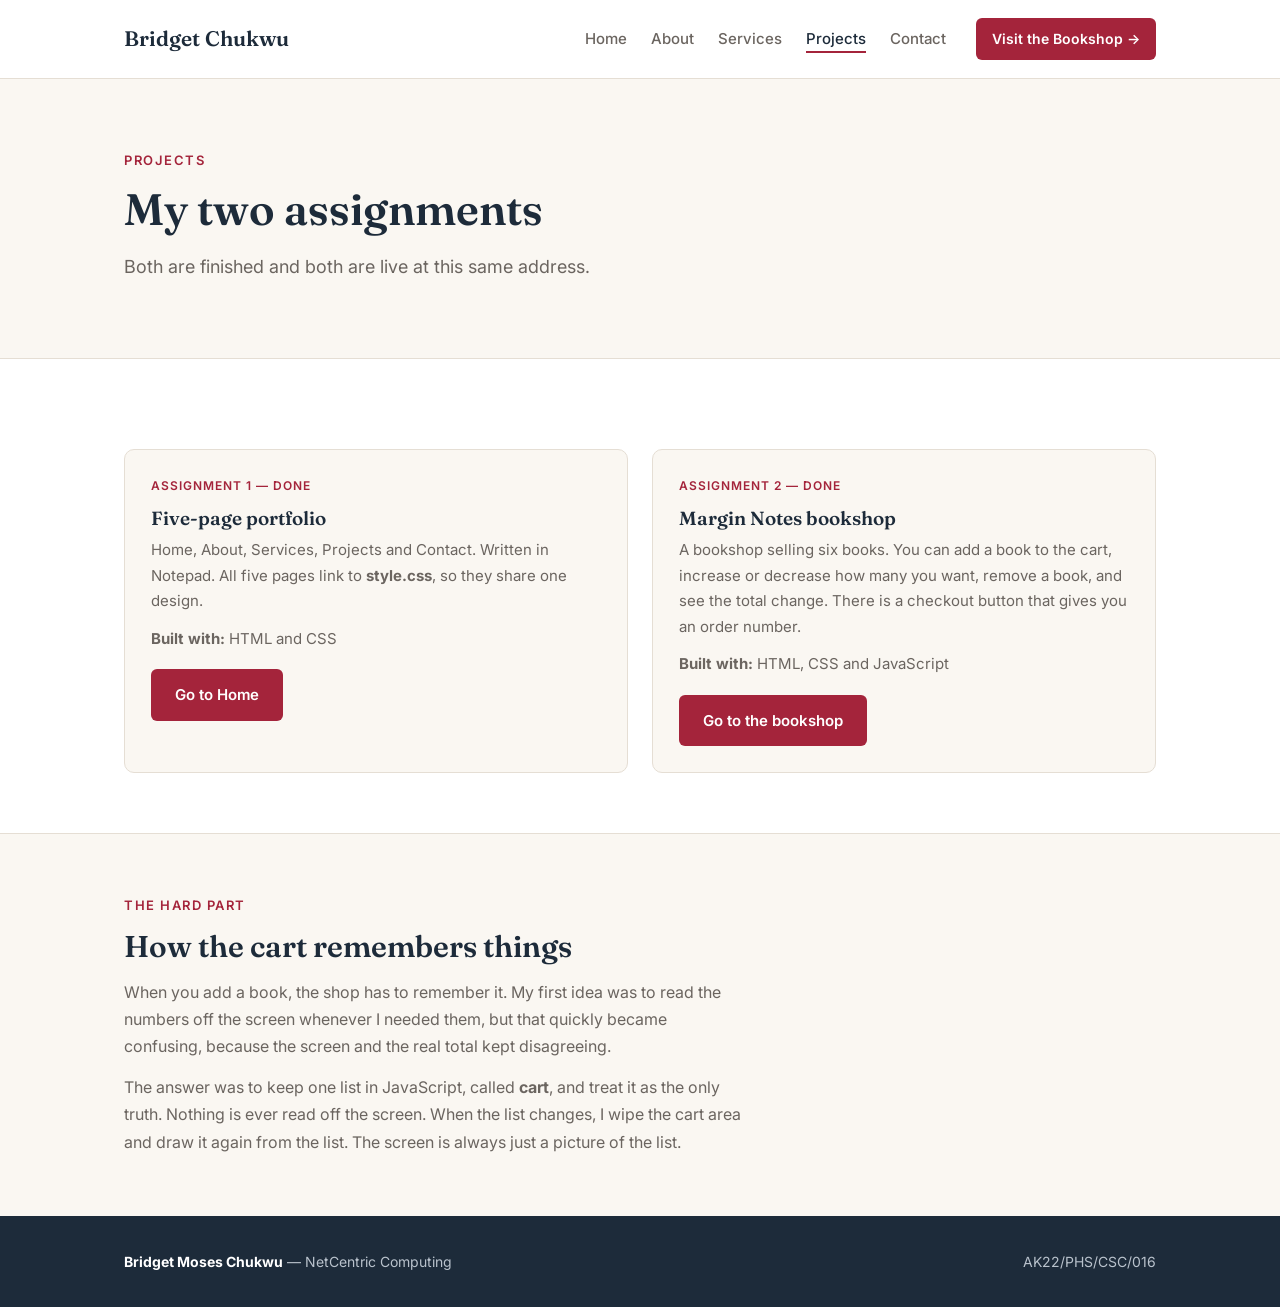
==== projects.html @ d888dfec "First deployment" ====
<!DOCTYPE html>
<html lang="en">
<head>
  <meta charset="UTF-8">
  <meta name="viewport" content="width=device-width, initial-scale=1.0">
  <title>Bridget Moses Chukwu — Projects</title>
  <link rel="stylesheet" href="style.css">
</head>
<body>

  <div class="navbar">
    <div class="container">
      <a href="index.html" class="logo">Bridget Chukwu</a>
      <ul class="menu">
        <li><a href="index.html">Home</a></li>
        <li><a href="about.html">About</a></li>
        <li><a href="services.html">Services</a></li>
        <li><a href="projects.html" class="active">Projects</a></li>
        <li><a href="contact.html">Contact</a></li>
      </ul>
      <a href="store/index.html" class="switch-btn">Visit the Bookshop &rarr;</a>
    </div>
  </div>

  <div class="hero">
    <div class="container">
      <span class="label">Projects</span>
      <h1>My two assignments</h1>
      <p>
        Both are finished and both are live at this same address.
      </p>
    </div>
  </div>

  <section class="section-white">
    <div class="container">
      <div class="cards-2">
        <div class="card">
          <span class="card-number">ASSIGNMENT 1 &mdash; DONE</span>
          <h3>Five-page portfolio</h3>
          <p>
            Home, About, Services, Projects and Contact. Written in Notepad. All five
            pages link to <strong>style.css</strong>, so they share one design.
          </p>
          <p style="margin-top: 12px;">
            <strong>Built with:</strong> HTML and CSS
          </p>
          <a href="index.html" class="btn" style="margin-top: 18px;">Go to Home</a>
        </div>

        <div class="card">
          <span class="card-number">ASSIGNMENT 2 &mdash; DONE</span>
          <h3>Margin Notes bookshop</h3>
          <p>
            A bookshop selling six books. You can add a book to the cart, increase or
            decrease how many you want, remove a book, and see the total change. There
            is a checkout button that gives you an order number.
          </p>
          <p style="margin-top: 12px;">
            <strong>Built with:</strong> HTML, CSS and JavaScript
          </p>
          <a href="store/index.html" class="btn" style="margin-top: 18px;">Go to the bookshop</a>
        </div>
      </div>
    </div>
  </section>

  <section>
    <div class="container">
      <span class="label">The hard part</span>
      <h2>How the cart remembers things</h2>
      <p>
        When you add a book, the shop has to remember it. My first idea was to read
        the numbers off the screen whenever I needed them, but that quickly became
        confusing, because the screen and the real total kept disagreeing.
      </p>
      <p style="margin-top: 14px;">
        The answer was to keep one list in JavaScript, called <strong>cart</strong>, and
        treat it as the only truth. Nothing is ever read off the screen. When the list
        changes, I wipe the cart area and draw it again from the list. The screen is
        always just a picture of the list.
      </p>
    </div>
  </section>

  <div class="footer">
    <div class="container">
      <span><strong>Bridget Moses Chukwu</strong> &mdash; NetCentric Computing</span>
      <span>AK22/PHS/CSC/016</span>
    </div>
  </div>

</body>
</html>
---- style.css ----
/* ==========================================================
   Bridget Moses Chukwu — AK22/PHS/CSC/016
   NetCentric Computing — shared stylesheet

   Colours used on this site:
     Ink navy    #1d2b3a   (text, headings, footer)
     Paper       #faf7f2   (page background)
     Card white  #ffffff   (panels and cards)
     Deep red    #a4243b   (accent — links, buttons, highlights)
     Warm grey   #6b6560   (secondary text)
     Border      #e5ded4   (hairlines)
   ========================================================== */

@import url('https://fonts.googleapis.com/css2?family=Fraunces:wght@500;600&family=Inter:wght@400;500;600&display=swap');

/* ---------- Reset ---------- */
* {
  margin: 0;
  padding: 0;
  box-sizing: border-box;
}

/* ---------- Page basics ---------- */
body {
  background-color: #faf7f2;
  color: #1d2b3a;
  font-family: 'Inter', Arial, sans-serif;
  font-size: 16px;
  line-height: 1.7;
}

.container {
  max-width: 1080px;
  margin: 0 auto;
  padding: 0 24px;
}

/* ---------- Headings ---------- */
h1, h2, h3 {
  font-family: 'Fraunces', Georgia, serif;
  font-weight: 600;
  line-height: 1.2;
  color: #1d2b3a;
}

h1 { font-size: 44px; margin-bottom: 16px; }
h2 { font-size: 30px; margin-bottom: 14px; }
h3 { font-size: 19px; margin-bottom: 8px; }

p {
  color: #6b6560;
  max-width: 620px;
}

a {
  color: #a4243b;
  text-decoration: none;
}

a:hover {
  text-decoration: underline;
}

/* Small red label above a heading */
.label {
  display: block;
  font-size: 13px;
  font-weight: 600;
  letter-spacing: 1.5px;
  text-transform: uppercase;
  color: #a4243b;
  margin-bottom: 12px;
}

/* ---------- Navigation bar ---------- */
.navbar {
  background-color: #ffffff;
  border-bottom: 1px solid #e5ded4;
  padding: 18px 0;
}

.navbar .container {
  display: flex;
  align-items: center;
  gap: 30px;
}

.logo {
  font-family: 'Fraunces', Georgia, serif;
  font-size: 21px;
  font-weight: 600;
  color: #1d2b3a;
}

.logo:hover {
  text-decoration: none;
}

.menu {
  list-style: none;
  display: flex;
  gap: 24px;
  margin-left: auto;
}

.menu a {
  color: #6b6560;
  font-size: 15px;
  font-weight: 500;
}

.menu a:hover {
  color: #a4243b;
  text-decoration: none;
}

/* The current page is underlined in red */
.menu a.active {
  color: #1d2b3a;
  border-bottom: 2px solid #a4243b;
  padding-bottom: 3px;
}

/* The button that switches between the two websites.
   It sits in the nav bar, on the right, after the menu. */
.switch-btn {
  background-color: #a4243b;
  color: #ffffff;
  font-size: 14px;
  font-weight: 600;
  padding: 9px 16px;
  border-radius: 6px;
}

.switch-btn:hover {
  background-color: #861c30;
  text-decoration: none;
}

/* ---------- Hero (top of each page) ---------- */
.hero {
  padding: 70px 0 50px;
}

.hero p {
  font-size: 18px;
  margin-bottom: 26px;
}

/* ---------- Buttons ---------- */
.btn {
  display: inline-block;
  background-color: #a4243b;
  color: #ffffff;
  font-family: 'Inter', Arial, sans-serif;
  font-size: 15px;
  font-weight: 600;
  padding: 13px 24px;
  border: none;
  border-radius: 6px;
  cursor: pointer;
}

.btn:hover {
  background-color: #861c30;
  text-decoration: none;
}

.btn-outline {
  background-color: transparent;
  color: #1d2b3a;
  border: 1px solid #d5ccbf;
  margin-left: 8px;
}

.btn-outline:hover {
  background-color: #ffffff;
  border-color: #a4243b;
  color: #a4243b;
}

/* ---------- Sections ---------- */
section {
  padding: 60px 0;
}

.section-white {
  background-color: #ffffff;
  border-top: 1px solid #e5ded4;
  border-bottom: 1px solid #e5ded4;
}

/* ---------- Card layouts ---------- */
.cards {
  display: grid;
  grid-template-columns: repeat(auto-fit, minmax(260px, 1fr));
  gap: 20px;
  margin-top: 30px;
}

.cards-2 {
  display: grid;
  grid-template-columns: repeat(auto-fit, minmax(300px, 1fr));
  gap: 24px;
  margin-top: 30px;
}

.card {
  background-color: #ffffff;
  border: 1px solid #e5ded4;
  border-radius: 10px;
  padding: 26px;
}

.section-white .card {
  background-color: #faf7f2;
}

.card p {
  font-size: 15px;
}

.card-number {
  display: block;
  font-size: 12px;
  font-weight: 600;
  letter-spacing: 1px;
  color: #a4243b;
  margin-bottom: 10px;
}

/* ---------- Contact form ---------- */
.form-box {
  background-color: #ffffff;
  border: 1px solid #e5ded4;
  border-radius: 10px;
  padding: 30px;
  max-width: 580px;
}

.section-white .form-box {
  background-color: #faf7f2;
}

.form-row {
  margin-bottom: 16px;
}

.form-row label {
  display: block;
  font-size: 13px;
  font-weight: 600;
  color: #1d2b3a;
  margin-bottom: 6px;
}

.form-row input,
.form-row textarea {
  width: 100%;
  font-family: 'Inter', Arial, sans-serif;
  font-size: 15px;
  color: #1d2b3a;
  background-color: #ffffff;
  border: 1px solid #d5ccbf;
  border-radius: 6px;
  padding: 11px 13px;
}

.section-white .form-row input,
.section-white .form-row textarea {
  background-color: #ffffff;
}

.form-row textarea {
  height: 120px;
  resize: vertical;
}

.form-row input:focus,
.form-row textarea:focus {
  outline: none;
  border-color: #a4243b;
}

.form-note {
  font-size: 13px;
  color: #6b6560;
  margin-top: 12px;
}

/* ---------- Footer ---------- */
.footer {
  background-color: #1d2b3a;
  color: #b9c2cc;
  padding: 34px 0;
  font-size: 14px;
}

.footer .container {
  display: flex;
  flex-wrap: wrap;
  gap: 10px;
  justify-content: space-between;
}

.footer strong {
  color: #ffffff;
}

/* ---------- Mobile ---------- */
@media (max-width: 720px) {
  h1 { font-size: 32px; }
  h2 { font-size: 24px; }

  .navbar .container {
    flex-wrap: wrap;
    gap: 14px;
  }

  .menu {
    margin-left: 0;
    gap: 16px;
    flex-wrap: wrap;
  }

  .hero {
    padding: 44px 0 34px;
  }
}
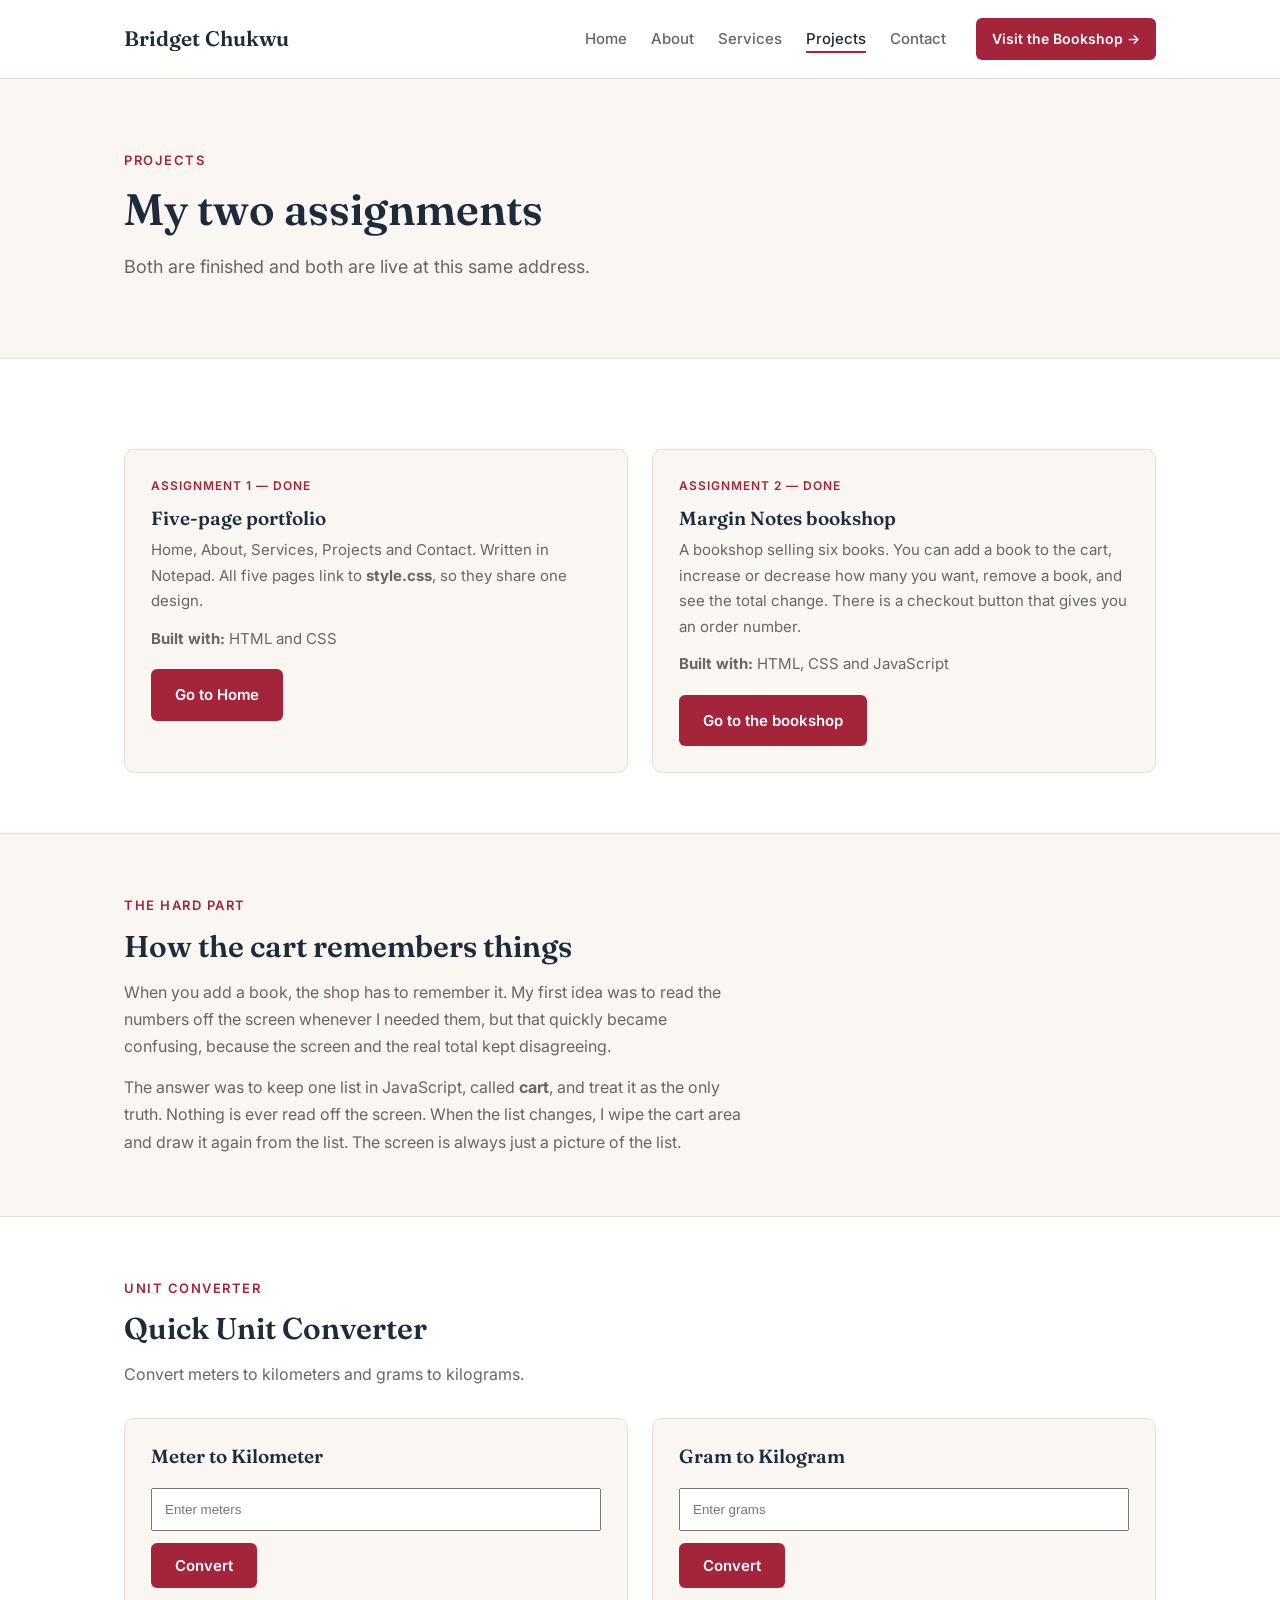
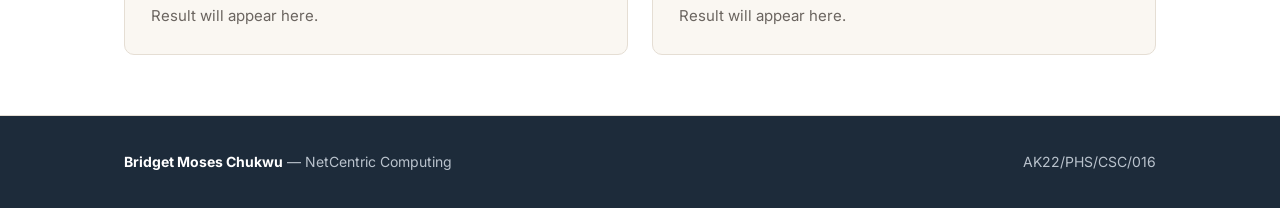
==== commit 791c3eac: "Update projects.html" ====
--- a/projects.html
+++ b/projects.html
@@ -83,6 +83,87 @@
     </div>
   </section>
 
+  <!-- UNIT CONVERTER -->
+  <section class="section-white">
+    <div class="container">
+      <span class="label">Unit Converter</span>
+      <h2>Quick Unit Converter</h2>
+      <p>
+        Convert meters to kilometers and grams to kilograms.
+      </p>
+
+      <div class="cards-2">
+
+        <!-- Meter to Kilometer -->
+        <div class="card">
+          <h3>Meter to Kilometer</h3>
+
+          <input
+            type="number"
+            id="meterInput"
+            placeholder="Enter meters"
+            style="padding: 12px; width: 100%; margin-top: 12px;"
+          >
+
+          <button
+            onclick="convertMeter()"
+            class="btn"
+            style="margin-top: 12px;"
+          >
+            Convert
+          </button>
+
+          <p id="meterResult" style="margin-top: 15px;">
+            Result will appear here.
+          </p>
+        </div>
+
+        <!-- Gram to Kilogram -->
+        <div class="card">
+          <h3>Gram to Kilogram</h3>
+
+          <input
+            type="number"
+            id="gramInput"
+            placeholder="Enter grams"
+            style="padding: 12px; width: 100%; margin-top: 12px;"
+          >
+
+          <button
+            onclick="convertGram()"
+            class="btn"
+            style="margin-top: 12px;"
+          >
+            Convert
+          </button>
+
+          <p id="gramResult" style="margin-top: 15px;">
+            Result will appear here.
+          </p>
+        </div>
+
+      </div>
+    </div>
+  </section>
+
+  <script>
+    function convertMeter() {
+      let meters = document.getElementById("meterInput").value;
+      let kilometers = meters / 1000;
+
+      document.getElementById("meterResult").textContent =
+        kilometers + " kilometer(s)";
+    }
+
+    function convertGram() {
+      let grams = document.getElementById("gramInput").value;
+      let kilograms = grams / 1000;
+
+      document.getElementById("gramResult").textContent =
+        kilograms + " kilogram(s)";
+    }
+  </script>
+
   <div class="footer">
     <div class="container">
       <span><strong>Bridget Moses Chukwu</strong> &mdash; NetCentric Computing</span>
